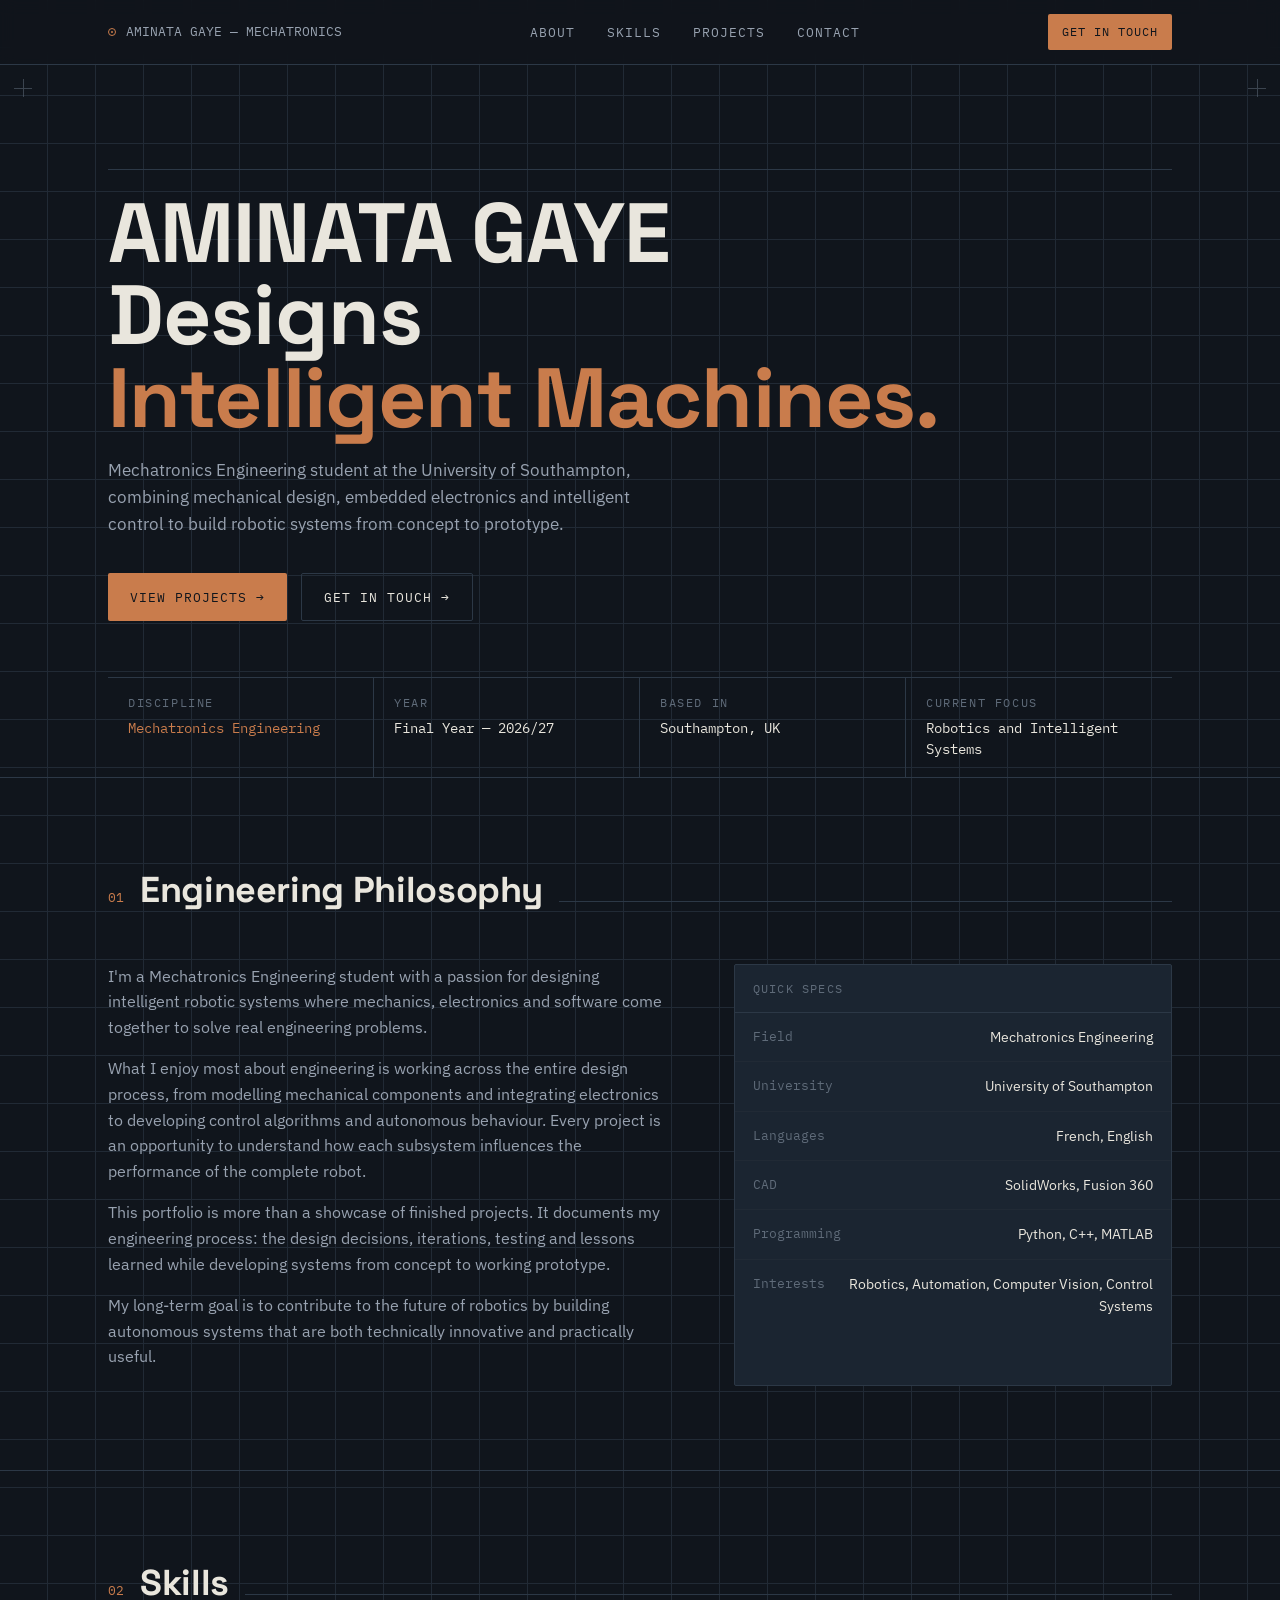
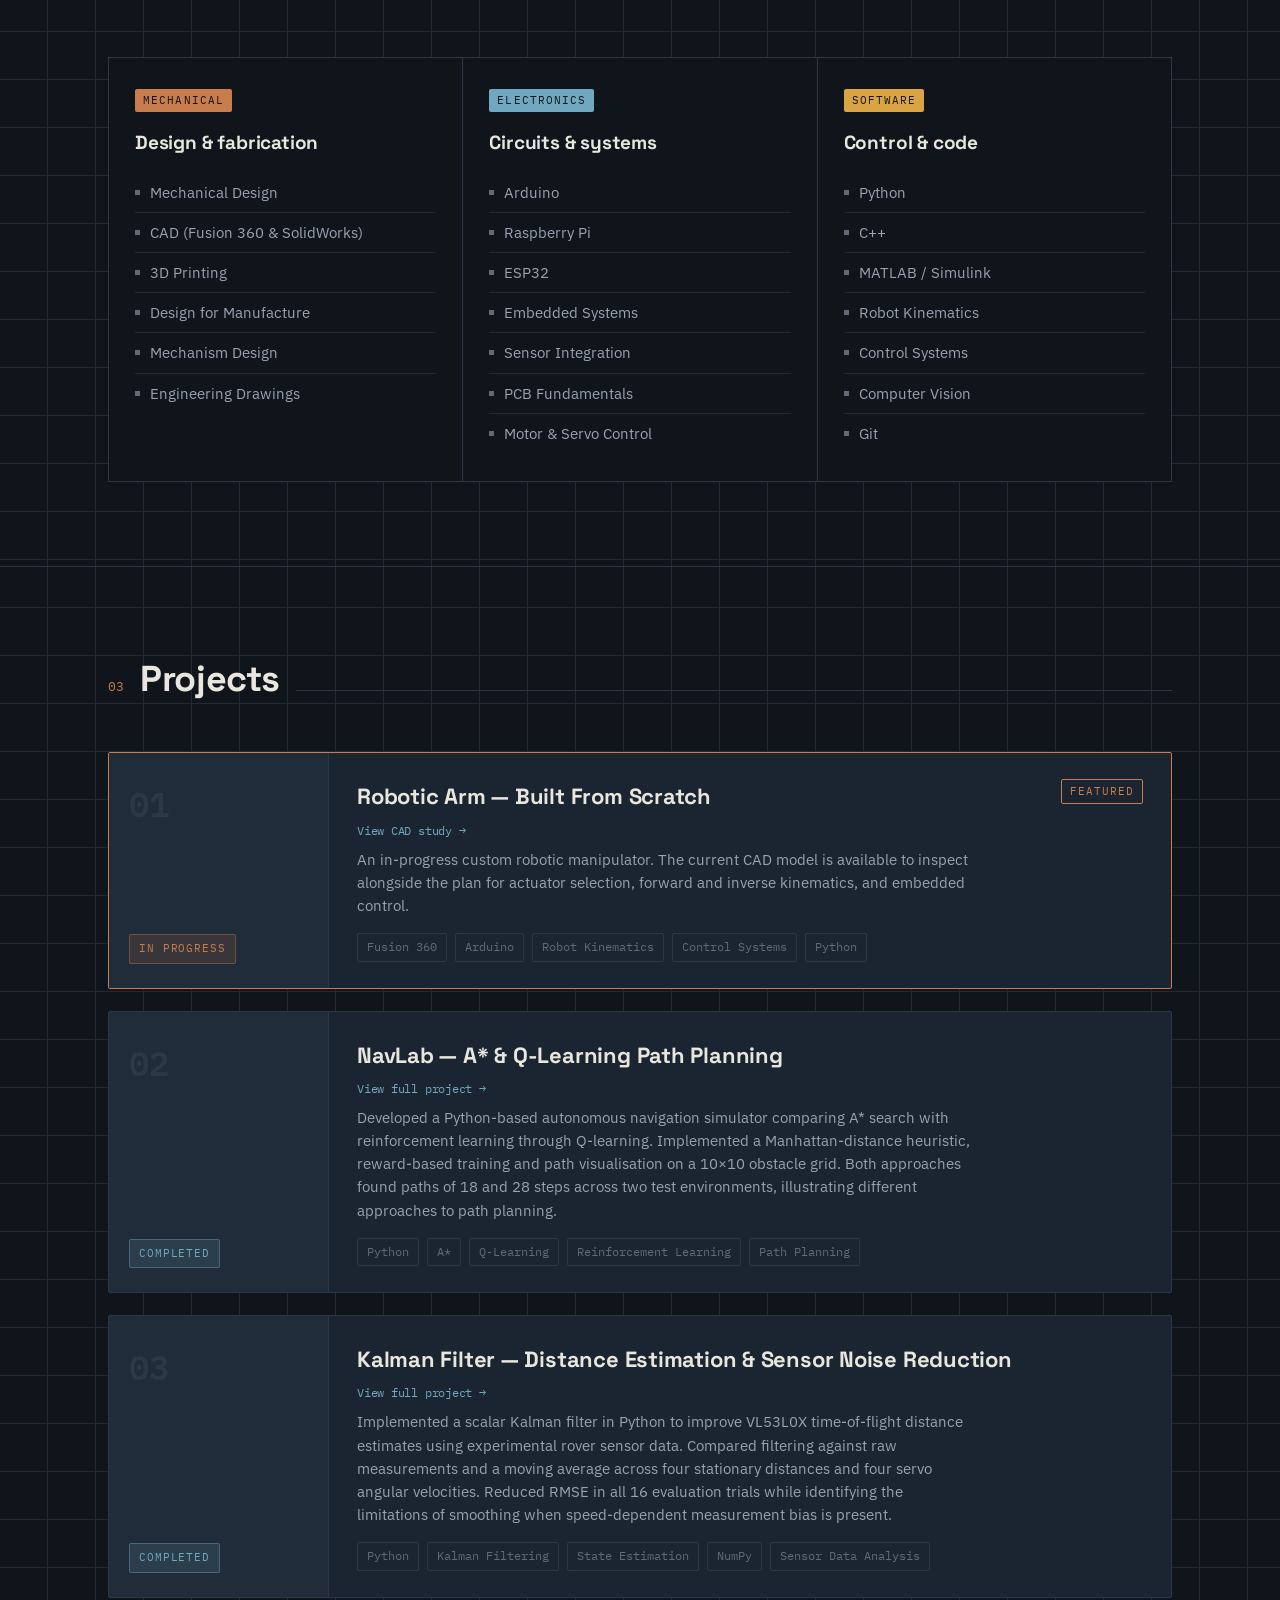
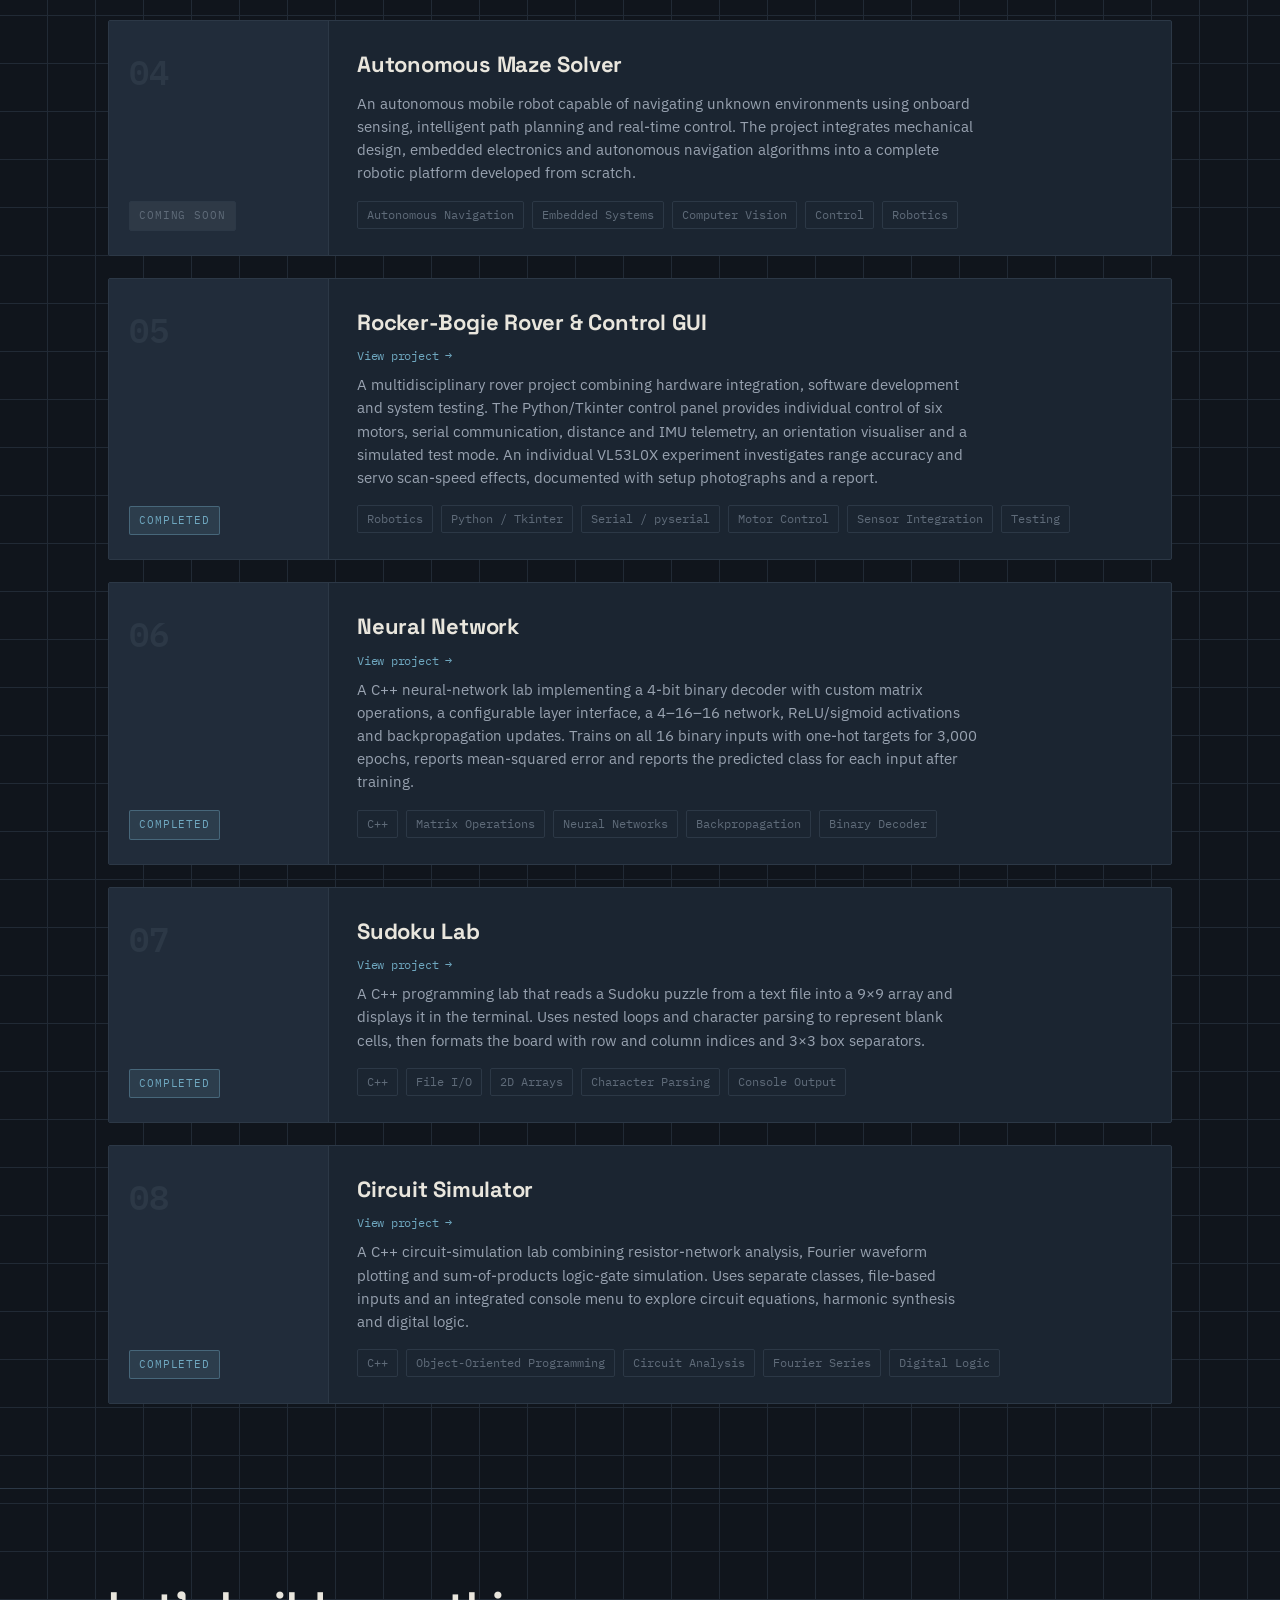
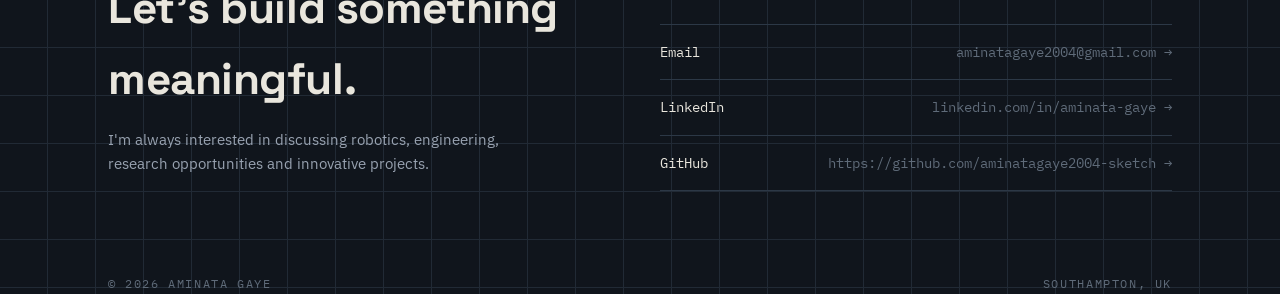
==== index.html @ 0f59b284 "Add files via upload" ====
<!DOCTYPE html>
<html lang="en">
<head>
<meta charset="UTF-8">
<meta name="viewport" content="width=device-width, initial-scale=1.0">
<title>AMINATA GAYE — Mechatronics Engineer</title>
<link rel="preconnect" href="https://fonts.googleapis.com">
<link rel="preconnect" href="https://fonts.gstatic.com" crossorigin>
<link href="https://fonts.googleapis.com/css2?family=Space+Grotesk:wght@400;500;600;700&family=IBM+Plex+Sans:wght@400;500;600&family=IBM+Plex+Mono:wght@400;500;600&display=swap" rel="stylesheet">
<style>
  :root{
    --bg: #10151c;
    --bg-alt: #141b24;
    --surface: #1b2531;
    --surface-2: #212c3a;
    --line: #2c3846;
    --line-soft: #212a35;
    --text: #e9e6dd;
    --text-dim: #98a2b0;
    --text-faint: #5f6b79;
    --copper: #c97c4c;
    --copper-soft: rgba(201,124,76,0.14);
    --blue: #6fa8c0;
    --blue-soft: rgba(111,168,192,0.14);
    --amber: #d9a441;
    --radius: 2px;
    --maxw: 1120px;
  }

  *{ box-sizing: border-box; }
  html{ scroll-behavior: smooth; }
  @media (prefers-reduced-motion: reduce){
    html{ scroll-behavior: auto; }
    *{ animation-duration: 0.01ms !important; animation-iteration-count: 1 !important; transition-duration: 0.01ms !important; }
  }

  body{
    margin:0;
    background: var(--bg);
    color: var(--text);
    font-family: 'IBM Plex Sans', sans-serif;
    font-size: 16px;
    line-height: 1.6;
    background-image:
      linear-gradient(var(--line-soft) 1px, transparent 1px),
      linear-gradient(90deg, var(--line-soft) 1px, transparent 1px);
    background-size: 48px 48px;
    background-position: -1px -1px;
  }

  a{ color: inherit; }
  h1,h2,h3{ font-family: 'Space Grotesk', sans-serif; margin: 0; letter-spacing: -0.01em; }

  .label{
    font-family: 'IBM Plex Mono', monospace;
    font-size: 11.5px;
    letter-spacing: 0.14em;
    text-transform: uppercase;
    color: var(--text-faint);
  }

  .wrap{ max-width: var(--maxw); margin: 0 auto; padding: 0 28px; }

  /* ---------- NAV ---------- */
  nav{
    position: sticky; top: 0; z-index: 50;
    background: rgba(16,21,28,0.88);
    backdrop-filter: blur(8px);
    border-bottom: 1px solid var(--line);
  }
  nav .wrap{ display:flex; align-items:center; justify-content:space-between; height:64px; }
  .nav-mark{ display:flex; align-items:center; gap:10px; font-family:'IBM Plex Mono',monospace; font-size:13px; color:var(--text-dim); }
  .nav-mark .dot{ width:8px; height:8px; border:1.5px solid var(--copper); border-radius:50%; position:relative; }
  .nav-mark .dot::after{ content:""; position:absolute; inset:2px; background:var(--copper); border-radius:50%; }
  .nav-links{ display:flex; gap: 28px; list-style:none; margin:0; padding:0; }
  .nav-links a{
    text-decoration:none; font-family:'IBM Plex Mono', monospace; font-size:12.5px;
    letter-spacing:0.08em; text-transform:uppercase; color: var(--text-dim);
    padding: 4px 2px; border-bottom: 1px solid transparent;
    transition: color .15s ease, border-color .15s ease;
  }
  .nav-links a:hover, .nav-links a:focus-visible{ color: var(--copper); border-color: var(--copper); }
  .nav-cta{
    font-family:'IBM Plex Mono', monospace; font-size:12px; text-transform:uppercase; letter-spacing:.08em;
    color: var(--bg); background: var(--copper); padding: 8px 14px; text-decoration:none;
    border-radius: var(--radius);
  }
  .nav-toggle{ display:none; }

  a:focus-visible, button:focus-visible{ outline: 2px solid var(--blue); outline-offset: 3px; }

  /* ---------- HERO / TITLE BLOCK ---------- */
  .hero{
    position: relative;
    border-bottom: 1px solid var(--line);
    padding: 64px 0 0 0;
  }
  .crop{
    position:absolute; width:18px; height:18px; opacity:0.55;
  }
  .crop::before, .crop::after{ content:""; position:absolute; background: var(--text-faint); }
  .crop::before{ width:100%; height:1px; top:50%; }
  .crop::after{ width:1px; height:100%; left:50%; }
  .crop.tl{ top:14px; left:14px; }
  .crop.tr{ top:14px; right:14px; }

  .hero-inner{ padding: 40px 0 56px; position:relative; }
  .hero-eyebrow{
    display:flex; align-items:center; gap:10px; margin-bottom:22px;
  }
  .hero-eyebrow .rule{ flex:1; height:1px; background: var(--line); }

  .hero h1{
    font-size: clamp(44px, 8vw, 84px);
    font-weight: 700;
    line-height: 0.98;
    color: var(--text);
  }
  .hero h1 span{ color: var(--copper); }

  .hero-sub{
    margin-top: 18px;
    max-width: 560px;
    font-size: 17px;
    color: var(--text-dim);
  }

  .hero-actions{ display:flex; gap:14px; margin-top: 34px; flex-wrap: wrap; }
  .btn{
    font-family:'IBM Plex Mono', monospace; font-size:12.5px; text-transform:uppercase; letter-spacing:.08em;
    padding: 13px 22px; text-decoration:none; border-radius: var(--radius);
    display:inline-flex; align-items:center; gap:8px;
    transition: transform .15s ease, border-color .15s ease, background .15s ease;
  }
  .btn-primary{ background: var(--copper); color: var(--bg); }
  .btn-primary:hover{ transform: translateY(-1px); }
  .btn-ghost{ border: 1px solid var(--line); color: var(--text); }
  .btn-ghost:hover{ border-color: var(--blue); color: var(--blue); }

  /* title block strip */
  .titleblock{
    border-top: 1px solid var(--line);
    display:grid;
    grid-template-columns: repeat(4, 1fr);
  }
  .tb-cell{
    padding: 16px 20px;
    border-right: 1px solid var(--line);
  }
  .tb-cell:last-child{ border-right:none; }
  .tb-cell .label{ margin-bottom:6px; }
  .tb-cell .val{ font-family:'IBM Plex Mono', monospace; font-size:13.5px; color: var(--text); }
  .tb-cell .val.copper{ color: var(--copper); }

  /* ---------- SECTION SHELL ---------- */
  section{ padding: 84px 0; border-bottom: 1px solid var(--line); position:relative; }
  section:last-of-type{ border-bottom:none; }
  .sec-head{ display:flex; align-items:baseline; gap:16px; margin-bottom: 44px; }
  .sec-num{ font-family:'IBM Plex Mono', monospace; color: var(--copper); font-size: 13px; }
  .sec-head h2{ font-size: clamp(26px, 4vw, 36px); }
  .sec-head .rule{ flex:1; height:1px; background: var(--line); }

  /* ---------- ABOUT ---------- */
  .about-grid{ display:grid; grid-template-columns: 1.3fr 1fr; gap: 56px; }
  .about-text p{ color: var(--text-dim); font-size: 16px; margin: 0 0 16px; max-width: 560px; }
  .about-text strong{ color: var(--text); font-weight: 600; }

  .spec-sheet{ border: 1px solid var(--line); border-radius: var(--radius); background: var(--surface); }
  .spec-sheet .sh{
    padding: 14px 18px; border-bottom: 1px solid var(--line);
    font-family:'IBM Plex Mono', monospace; font-size:12px; letter-spacing:.1em; text-transform:uppercase; color: var(--text-faint);
  }
  .spec-row{
    display:flex; justify-content:space-between; gap: 12px;
    padding: 13px 18px; border-bottom: 1px solid var(--line-soft);
    font-size: 14px;
  }
  .spec-row:last-child{ border-bottom:none; }
  .spec-row .k{ color: var(--text-faint); font-family:'IBM Plex Mono', monospace; font-size:12.5px; }
  .spec-row .v{ color: var(--text); text-align:right; }

  /* ---------- SKILLS ---------- */
  .skills-grid{ display:grid; grid-template-columns: repeat(3, 1fr); gap: 1px; background: var(--line); border: 1px solid var(--line); }
  .skill-col{ background: var(--bg); padding: 28px 26px; }
  .skill-col .tag{
    display:inline-block; font-family:'IBM Plex Mono', monospace; font-size:11px; letter-spacing:.1em;
    text-transform:uppercase; color: var(--bg); background: var(--blue); padding: 3px 8px; border-radius: var(--radius); margin-bottom: 16px;
  }
  .skill-col:nth-child(1) .tag{ background: var(--copper); }
  .skill-col:nth-child(3) .tag{ background: var(--amber); }
  .skill-col h3{ font-size: 19px; margin-bottom: 14px; }
  .skill-col ul{ list-style:none; margin:0; padding:0; }
  .skill-col li{
    font-size: 14.5px; color: var(--text-dim); padding: 8px 0; border-top: 1px solid var(--line-soft);
    display:flex; align-items:center; gap:10px;
  }
  .skill-col li:first-of-type{ border-top:none; }
  .skill-col li::before{ content:""; width:5px; height:5px; background: var(--text-faint); flex-shrink:0; }

  /* ---------- PROJECTS ---------- */
  .projects{ display:flex; flex-direction:column; gap: 22px; }
  .project-card{
    border: 1px solid var(--line); border-radius: var(--radius); background: var(--surface);
    display:grid; grid-template-columns: 220px 1fr; position:relative; overflow:hidden;
  }
  .project-card.featured{ border-color: var(--copper); }
  .pc-side{
    background: var(--surface-2); border-right: 1px solid var(--line);
    padding: 24px 20px; display:flex; flex-direction:column; justify-content:space-between;
  }
  .pc-index{ font-family:'IBM Plex Mono', monospace; font-size: 34px; color: var(--line); font-weight:600; }
  .status{
    font-family:'IBM Plex Mono', monospace; font-size: 11px; text-transform:uppercase; letter-spacing:.08em;
    padding: 5px 9px; border-radius: var(--radius); width: fit-content;
  }
  .status.progress{ background: var(--copper-soft); color: var(--copper); border:1px solid rgba(201,124,76,0.4); }
  .status.done{ background: var(--blue-soft); color: var(--blue); border:1px solid rgba(111,168,192,0.4); }
  .status.planned{ background: rgba(152,162,176,0.1); color: var(--text-faint); border:1px solid var(--line); }

  .pc-main{ padding: 26px 28px; }
  .pc-top{ display:flex; align-items:flex-start; justify-content:space-between; gap: 16px; margin-bottom: 10px; }
  .pc-main h3{ font-size: 22px; }
  .featured-flag{
    font-family:'IBM Plex Mono', monospace; font-size: 10.5px; text-transform:uppercase; letter-spacing:.1em;
    color: var(--copper); border: 1px solid var(--copper); padding: 3px 8px; border-radius: var(--radius); white-space:nowrap;
  }
  .pc-main p{ color: var(--text-dim); font-size: 14.5px; margin: 0 0 16px; max-width: 620px; }
  .pc-tags{ display:flex; flex-wrap:wrap; gap: 8px; }
  .pc-tags span{
    font-family:'IBM Plex Mono', monospace; font-size: 11.5px; color: var(--text-faint);
    border: 1px solid var(--line); padding: 4px 9px; border-radius: var(--radius);
  }

  @media (max-width: 720px){
    .project-card{ grid-template-columns: 1fr; }
    .pc-side{ flex-direction:row; border-right:none; border-bottom:1px solid var(--line); align-items:center; }
  }

  /* ---------- CONTACT ---------- */
  .contact-block{
    display:grid; grid-template-columns: 1fr 1fr; gap: 40px; align-items:end;
  }
  .contact-block h2{ font-size: clamp(28px,5vw,44px); max-width: 480px; }
  .contact-sub{ margin-top: 14px; max-width: 420px; color: var(--text-dim); font-size: 15px; }
  .contact-links{ display:flex; flex-direction:column; gap: 0; }
  .contact-links a{
    display:flex; align-items:center; justify-content:space-between;
    padding: 16px 0; border-top: 1px solid var(--line);
    text-decoration:none; font-family:'IBM Plex Mono', monospace; font-size: 14px; color: var(--text);
    transition: color .15s ease, padding-left .15s ease;
  }
  .contact-links a:last-child{ border-bottom: 1px solid var(--line); }
  .contact-links a .arrow{ color: var(--text-faint); transition: transform .15s ease; }
  .contact-links a:hover{ color: var(--copper); padding-left: 6px; }
  .contact-links a:hover .arrow{ transform: translateX(3px); color: var(--copper); }

  footer{
    padding: 28px 0; display:flex; justify-content:space-between; align-items:center; flex-wrap:wrap; gap: 10px;
  }
  footer .label{ color: var(--text-faint); }

  @media (max-width: 860px){
    .titleblock{ grid-template-columns: repeat(2, 1fr); }
    .tb-cell:nth-child(2){ border-right:none; }
    .about-grid{ grid-template-columns: 1fr; }
    .skills-grid{ grid-template-columns: 1fr; }
    .contact-block{ grid-template-columns: 1fr; }
    .nav-links{ display:none; }
  }
  .project-detail-link{color:inherit;text-decoration:none;}
  .project-detail-link::after{content:"";position:absolute;inset:0;}
  .project-link-label{display:block;margin-top:8px;font:12px 'IBM Plex Mono',monospace;color:var(--blue);}
  .project-link-card:hover,.project-link-card:focus-within{border-color:var(--blue);}
  .project-detail-link:focus-visible::after{outline:2px solid var(--blue);outline-offset:-3px;}
  #sudoku-project, #neural-network-project, #rho2-project, #rover-project, #navlab-project, #kalman-project{scroll-margin-top:84px;}
</style>
</head>
<body>

<nav>
  <div class="wrap">
    <div class="nav-mark"><span class="dot"></span> AMINATA GAYE — MECHATRONICS</div>
    <ul class="nav-links">
      <li><a href="#about">About</a></li>
      <li><a href="#skills">Skills</a></li>
      <li><a href="#projects">Projects</a></li>
      <li><a href="#contact">Contact</a></li>
    </ul>
    <a class="nav-cta" href="#contact">Get in touch</a>
  </div>
</nav>

<header class="hero">
  <span class="crop tl"></span>
  <span class="crop tr"></span>
  <div class="wrap">
    <div class="hero-inner">
      <div class="hero-eyebrow">
        <span class="rule"></span>
      </div>
      <h1>AMINATA GAYE<br>Designs<br><span>Intelligent Machines.</span></h1>
      <p class="hero-sub">Mechatronics Engineering student at the University of Southampton, combining mechanical design, embedded electronics and intelligent control to build robotic systems from concept to prototype.</p>
      <div class="hero-actions">
        <a class="btn btn-primary" href="#projects">View projects →</a>
        <a class="btn btn-ghost" href="#contact">Get in touch →</a>
      </div>
    </div>
    <div class="titleblock">
      <div class="tb-cell">
        <div class="label">Discipline</div>
        <div class="val copper">Mechatronics Engineering</div>
      </div>
      <div class="tb-cell">
        <div class="label">Year</div>
        <div class="val">Final Year — 2026/27</div>
      </div>
      <div class="tb-cell">
        <div class="label">Based in</div>
        <div class="val">Southampton, UK</div>
      </div>
      <div class="tb-cell">
        <div class="label">Current Focus</div>
        <div class="val">Robotics and Intelligent Systems</div>
      </div>
    </div>
  </div>
</header>

<section id="about">
  <div class="wrap">
    <div class="sec-head">
      <span class="sec-num">01</span>
      <h2>Engineering Philosophy</h2>
      <span class="rule"></span>
    </div>
    <div class="about-grid">
      <div class="about-text">
        <p>I'm a Mechatronics Engineering student with a passion for designing intelligent robotic systems where mechanics, electronics and software come together to solve real engineering problems.</p>

        <p>What I enjoy most about engineering is working across the entire design process, from modelling mechanical components and integrating electronics to developing control algorithms and autonomous behaviour. Every project is an opportunity to understand how each subsystem influences the performance of the complete robot.</p>

        <p>This portfolio is more than a showcase of finished projects. It documents my engineering process: the design decisions, iterations, testing and lessons learned while developing systems from concept to working prototype.</p>

        <p>My long-term goal is to contribute to the future of robotics by building autonomous systems that are both technically innovative and practically useful.</p>
      </div>
      <div class="spec-sheet">
        <div class="sh">Quick specs</div>
        <div class="spec-row"><span class="k">Field</span><span class="v">Mechatronics Engineering</span></div>
        <div class="spec-row"><span class="k">University</span><span class="v">University of Southampton</span></div>
        <div class="spec-row"><span class="k">Languages</span><span class="v">French, English</span></div>
        <div class="spec-row"><span class="k">CAD</span><span class="v">SolidWorks, Fusion 360</span></div>
        <div class="spec-row"><span class="k">Programming</span><span class="v">Python, C++, MATLAB</span></div>
        <div class="spec-row"><span class="k">Interests</span><span class="v">Robotics, Automation, Computer Vision, Control Systems</span></div>
      </div>
    </div>
  </div>
</section>

<section id="skills">
  <div class="wrap">
    <div class="sec-head">
      <span class="sec-num">02</span>
      <h2>Skills</h2>
      <span class="rule"></span>
    </div>
    <div class="skills-grid">
      <div class="skill-col">
        <span class="tag">Mechanical</span>
        <h3>Design &amp; fabrication</h3>
        <ul>
          <li>Mechanical Design</li>
          <li>CAD (Fusion 360 &amp; SolidWorks)</li>
          <li>3D Printing</li>
          <li>Design for Manufacture</li>
          <li>Mechanism Design</li>
          <li>Engineering Drawings</li>
        </ul>
      </div>
      <div class="skill-col">
        <span class="tag">Electronics</span>
        <h3>Circuits &amp; systems</h3>
        <ul>
          <li>Arduino</li>
          <li>Raspberry Pi</li>
          <li>ESP32</li>
          <li>Embedded Systems</li>
          <li>Sensor Integration</li>
          <li>PCB Fundamentals</li>
          <li>Motor &amp; Servo Control</li>
        </ul>
      </div>
      <div class="skill-col">
        <span class="tag">Software</span>
        <h3>Control &amp; code</h3>
        <ul>
          <li>Python</li>
          <li>C++</li>
          <li>MATLAB / Simulink</li>
          <li>Robot Kinematics</li>
          <li>Control Systems</li>
          <li>Computer Vision</li>
          <li>Git</li>
        </ul>
      </div>
    </div>
  </div>
</section>

<section id="projects">
  <div class="wrap">
    <div class="sec-head">
      <span class="sec-num">03</span>
      <h2>Projects</h2>
      <span class="rule"></span>
    </div>
    <div class="projects">

      <div class="project-card featured project-link-card" id="robotic-arm-project">
        <div class="pc-side">
          <span class="pc-index">01</span>
          <span class="status progress">In progress</span>
        </div>
        <div class="pc-main">
          <div class="pc-top">
            <h3><a class="project-detail-link" href="robotic-arm/index.html">Robotic Arm — Built From Scratch<span class="project-link-label">View CAD study →</span></a></h3>
            <span class="featured-flag">Featured</span>
          </div>
          <p>An in-progress custom robotic manipulator. The current CAD model is available to inspect alongside the plan for actuator selection, forward and inverse kinematics, and embedded control.</p>
          <div class="pc-tags">
            <span>Fusion 360</span><span>Arduino</span><span>Robot Kinematics</span><span>Control Systems</span><span>Python</span>
          </div>
        </div>
      </div>

      <div class="project-card project-link-card" id="navlab-project">
        <div class="pc-side">
          <span class="pc-index">02</span>
          <span class="status done">Completed</span>
        </div>
        <div class="pc-main">
          <div class="pc-top">
            <h3><a class="project-detail-link" href="navlab/index.html">NavLab — A* &amp; Q-Learning Path Planning<span class="project-link-label">View full project →</span></a></h3>
          </div>
          <p>Developed a Python-based autonomous navigation simulator comparing A* search with reinforcement learning through Q-learning. Implemented a Manhattan-distance heuristic, reward-based training and path visualisation on a 10×10 obstacle grid. Both approaches found paths of 18 and 28 steps across two test environments, illustrating different approaches to path planning.</p>
          <div class="pc-tags">
            <span>Python</span><span>A*</span><span>Q-Learning</span><span>Reinforcement Learning</span><span>Path Planning</span>
          </div>
        </div>
      </div>

      <div class="project-card project-link-card" id="kalman-filter-project">
        <div class="pc-side">
          <span class="pc-index">03</span>
          <span class="status done">Completed</span>
        </div>
        <div class="pc-main">
          <div class="pc-top">
            <h3><a class="project-detail-link" href="kalman-filter/index.html">Kalman Filter — Distance Estimation &amp; Sensor Noise Reduction<span class="project-link-label">View full project →</span></a></h3>
          </div>
          <p>Implemented a scalar Kalman filter in Python to improve VL53L0X time-of-flight distance estimates using experimental rover sensor data. Compared filtering against raw measurements and a moving average across four stationary distances and four servo angular velocities. Reduced RMSE in all 16 evaluation trials while identifying the limitations of smoothing when speed-dependent measurement bias is present.</p>
          <div class="pc-tags">
            <span>Python</span><span>Kalman Filtering</span><span>State Estimation</span><span>NumPy</span><span>Sensor Data Analysis</span>
          </div>
        </div>
      </div>

      <div class="project-card">
        <div class="pc-side">
          <span class="pc-index">04</span>
          <span class="status planned">Coming soon</span>
        </div>
        <div class="pc-main">
          <div class="pc-top">
            <h3>Autonomous Maze Solver</h3>
          </div>
          <p>An autonomous mobile robot capable of navigating unknown environments using onboard sensing, intelligent path planning and real-time control. The project integrates mechanical design, embedded electronics and autonomous navigation algorithms into a complete robotic platform developed from scratch.</p>
          <div class="pc-tags">
            <span>Autonomous Navigation</span><span>Embedded Systems</span><span>Computer Vision</span><span>Control</span><span>Robotics</span>
          </div>
        </div>
      </div>

      <div class="project-card project-link-card" id="rover-project">
        <div class="pc-side"><span class="pc-index">05</span><span class="status done">Completed</span></div>
        <div class="pc-main"><div class="pc-top"><h3><a class="project-detail-link" href="rover/index.html">Rocker-Bogie Rover &amp; Control GUI<span class="project-link-label">View project →</span></a></h3></div>
          <p>A multidisciplinary rover project combining hardware integration, software development and system testing. The Python/Tkinter control panel provides individual control of six motors, serial communication, distance and IMU telemetry, an orientation visualiser and a simulated test mode. An individual VL53L0X experiment investigates range accuracy and servo scan-speed effects, documented with setup photographs and a report.</p>
          <div class="pc-tags"><span>Robotics</span><span>Python / Tkinter</span><span>Serial / pyserial</span><span>Motor Control</span><span>Sensor Integration</span><span>Testing</span></div>
        </div>
      </div>

      <div class="project-card project-link-card" id="neural-network-project">
        <div class="pc-side">
          <span class="pc-index">06</span>
          <span class="status done">Completed</span>
        </div>
        <div class="pc-main">
          <div class="pc-top">
            <h3><a class="project-detail-link" href="neural-network/index.html">Neural Network<span class="project-link-label">View project →</span></a></h3>
          </div>
          <p>A C++ neural-network lab implementing a 4-bit binary decoder with custom matrix operations, a configurable layer interface, a 4–16–16 network, ReLU/sigmoid activations and backpropagation updates. Trains on all 16 binary inputs with one-hot targets for 3,000 epochs, reports mean-squared error and reports the predicted class for each input after training.</p>
          <div class="pc-tags">
            <span>C++</span><span>Matrix Operations</span><span>Neural Networks</span><span>Backpropagation</span><span>Binary Decoder</span>
          </div>
        </div>
      </div>

      <div class="project-card project-link-card" id="sudoku-project">
        <div class="pc-side">
          <span class="pc-index">07</span>
          <span class="status done">Completed</span>
        </div>
        <div class="pc-main">
          <div class="pc-top">
            <h3><a class="project-detail-link" href="sudoku/index.html">Sudoku Lab<span class="project-link-label">View project →</span></a></h3>
          </div>
          <p>A C++ programming lab that reads a Sudoku puzzle from a text file into a 9×9 array and displays it in the terminal. Uses nested loops and character parsing to represent blank cells, then formats the board with row and column indices and 3×3 box separators.</p>
          <div class="pc-tags">
            <span>C++</span><span>File I/O</span><span>2D Arrays</span><span>Character Parsing</span><span>Console Output</span>
          </div>
        </div>
      </div>

      <div class="project-card project-link-card" id="rho2-project">
        <div class="pc-side"><span class="pc-index">08</span><span class="status done">Completed</span></div>
        <div class="pc-main"><div class="pc-top"><h3><a class="project-detail-link" href="rho2/index.html">Circuit Simulator<span class="project-link-label">View project →</span></a></h3></div>
          <p>A C++ circuit-simulation lab combining resistor-network analysis, Fourier waveform plotting and sum-of-products logic-gate simulation. Uses separate classes, file-based inputs and an integrated console menu to explore circuit equations, harmonic synthesis and digital logic.</p>
          <div class="pc-tags"><span>C++</span><span>Object-Oriented Programming</span><span>Circuit Analysis</span><span>Fourier Series</span><span>Digital Logic</span></div>
        </div>
      </div>

    </div>
  </div>
</section>

<section id="contact">
  <div class="wrap">
    <div class="contact-block">
      <div>
        <h2>Let's build something meaningful.</h2>
        <p class="contact-sub">I'm always interested in discussing robotics, engineering, research opportunities and innovative projects.</p>
      </div>
      <div class="contact-links">
        <a href="mailto:aminatagaye2004@gmail.com"><span>Email</span><span class="arrow">aminatagaye2004@gmail.com →</span></a>
        <a href="https://www.linkedin.com/in/aminata-gaye-b272a0387" target="_blank" rel="noopener"><span>LinkedIn</span><span class="arrow">linkedin.com/in/aminata-gaye →</span></a>
        <a href="https://github.com/aminatagaye2004-sketch" target="_blank" rel="noopener"><span>GitHub</span><span class="arrow">https://github.com/aminatagaye2004-sketch →</span></a>
      </div>
    </div>
  </div>
</section>

<footer class="wrap">
  <span class="label">© 2026 AMINATA GAYE</span>
  <span class="label">Southampton, UK</span>
</footer>

</body>
</html>
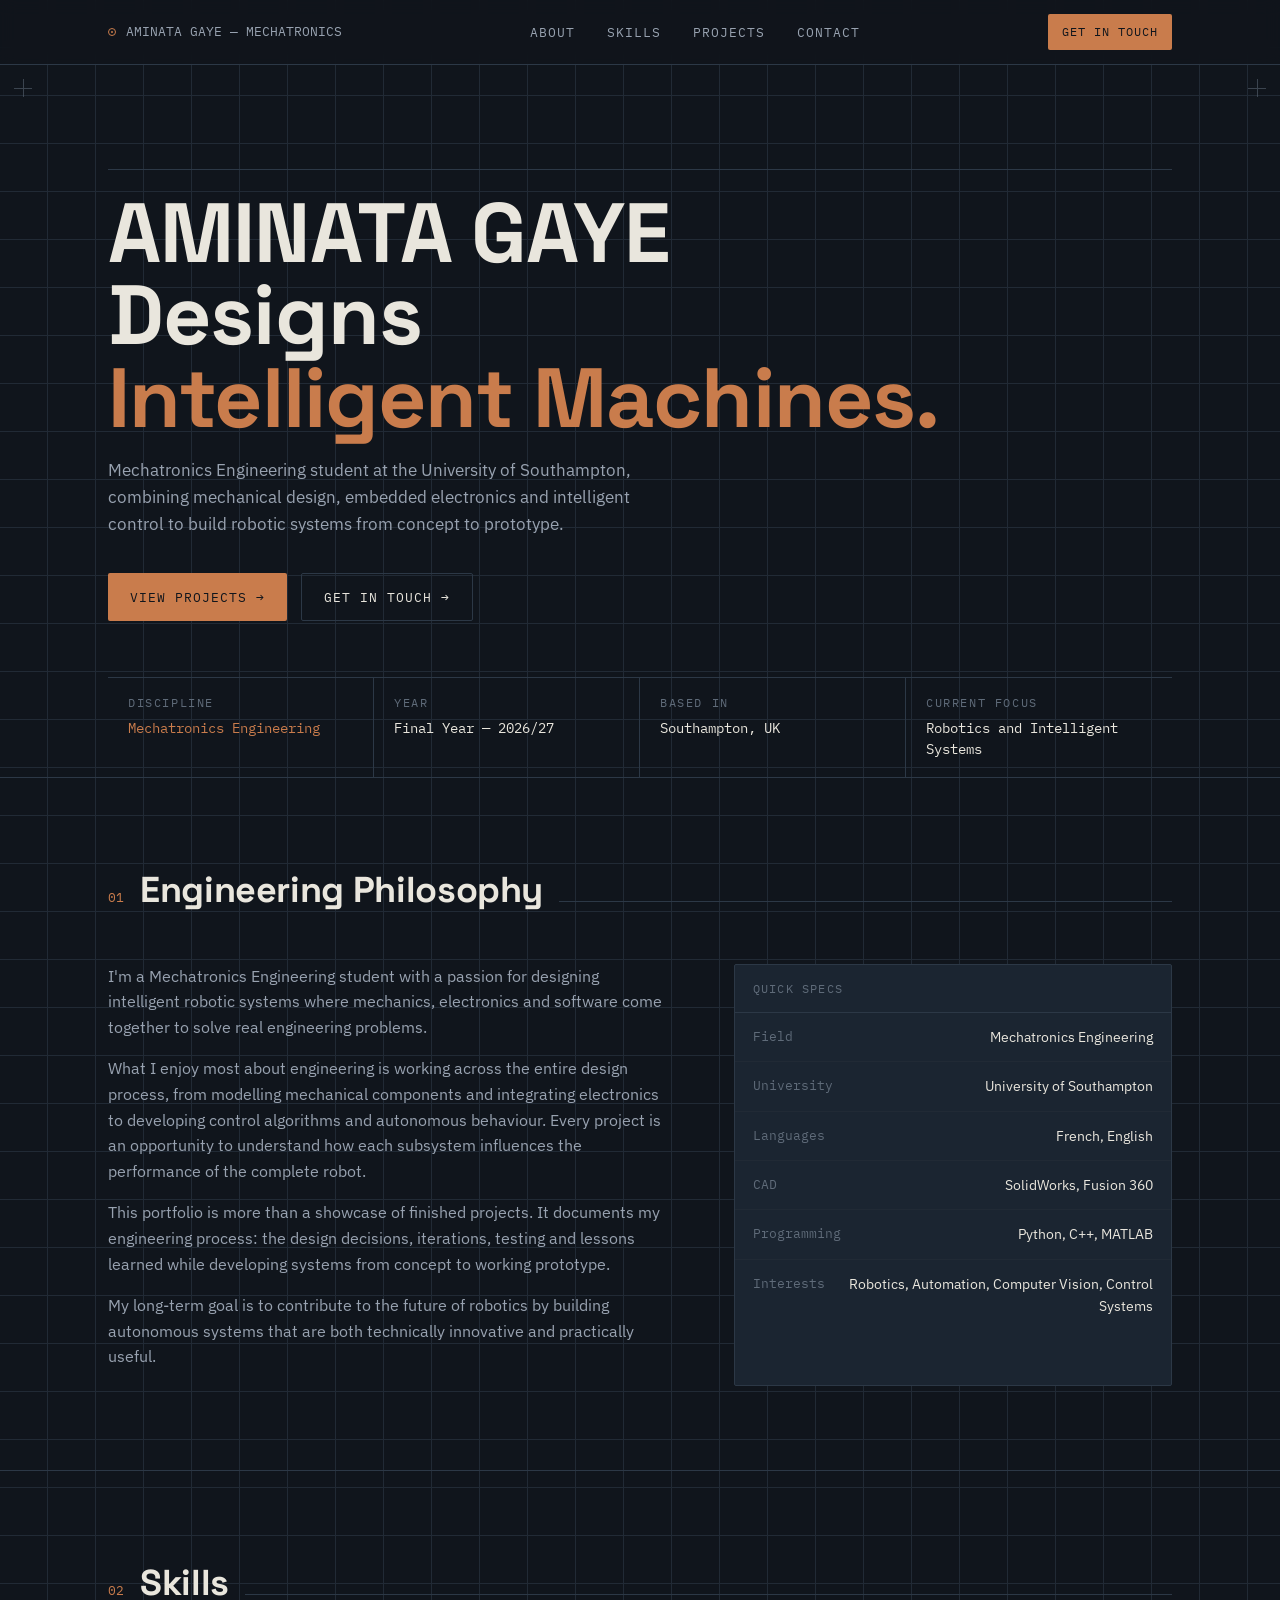
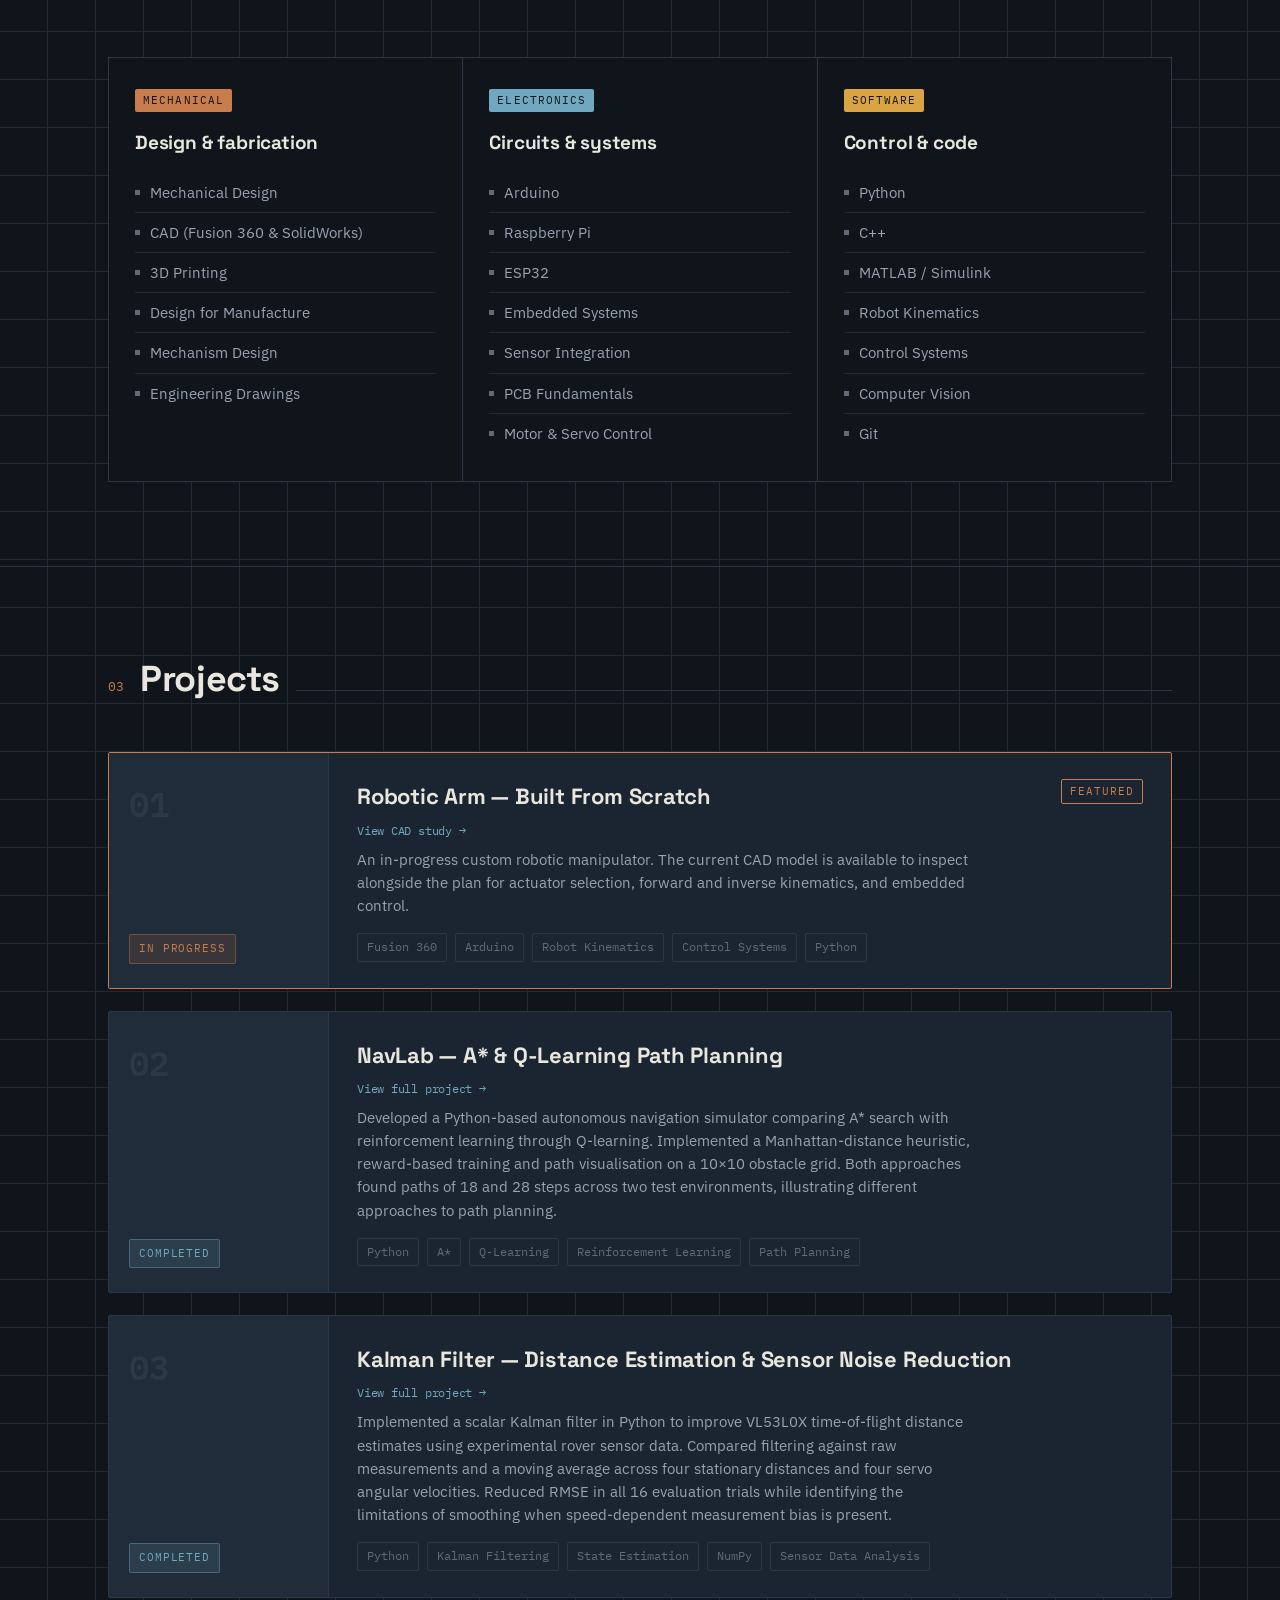
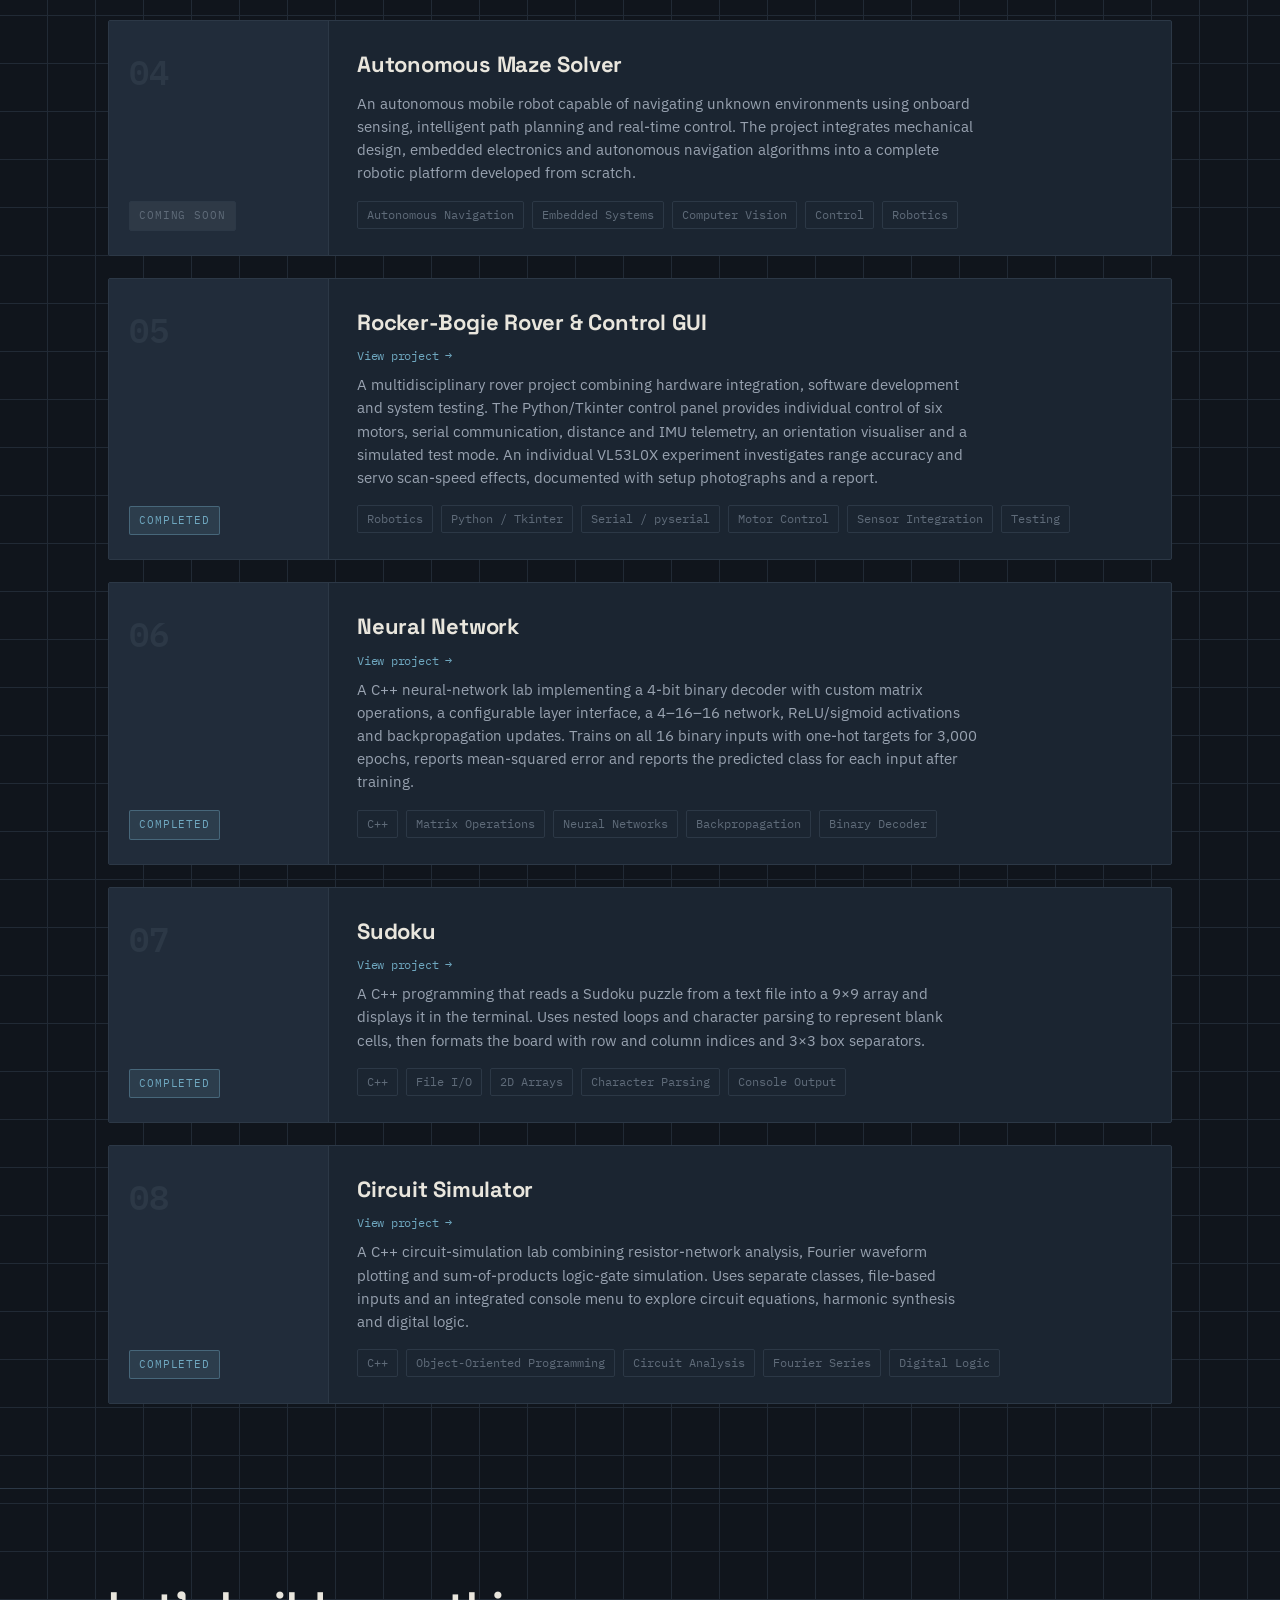
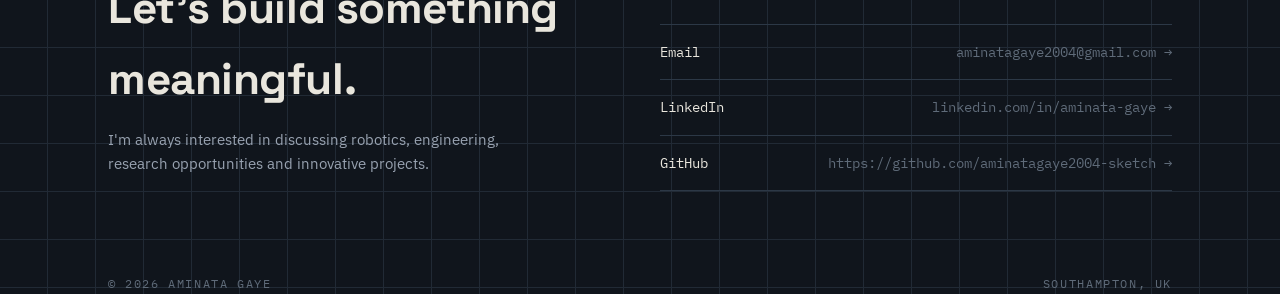
==== commit 4adb0b44: "Update project title and description for Sudoku Lab Corrected the project title and fixed a grammati" ====
--- a/index.html
+++ b/index.html
@@ -511,9 +511,9 @@
         </div>
         <div class="pc-main">
           <div class="pc-top">
-            <h3><a class="project-detail-link" href="sudoku/index.html">Sudoku Lab<span class="project-link-label">View project →</span></a></h3>
-          </div>
-          <p>A C++ programming lab that reads a Sudoku puzzle from a text file into a 9×9 array and displays it in the terminal. Uses nested loops and character parsing to represent blank cells, then formats the board with row and column indices and 3×3 box separators.</p>
+            <h3><a class="project-detail-link" href="sudoku/index.html">Sudoku<span class="project-link-label">View project →</span></a></h3>
+          </div>
+          <p>A C++ programming that reads a Sudoku puzzle from a text file into a 9×9 array and displays it in the terminal. Uses nested loops and character parsing to represent blank cells, then formats the board with row and column indices and 3×3 box separators.</p>
           <div class="pc-tags">
             <span>C++</span><span>File I/O</span><span>2D Arrays</span><span>Character Parsing</span><span>Console Output</span>
           </div>
